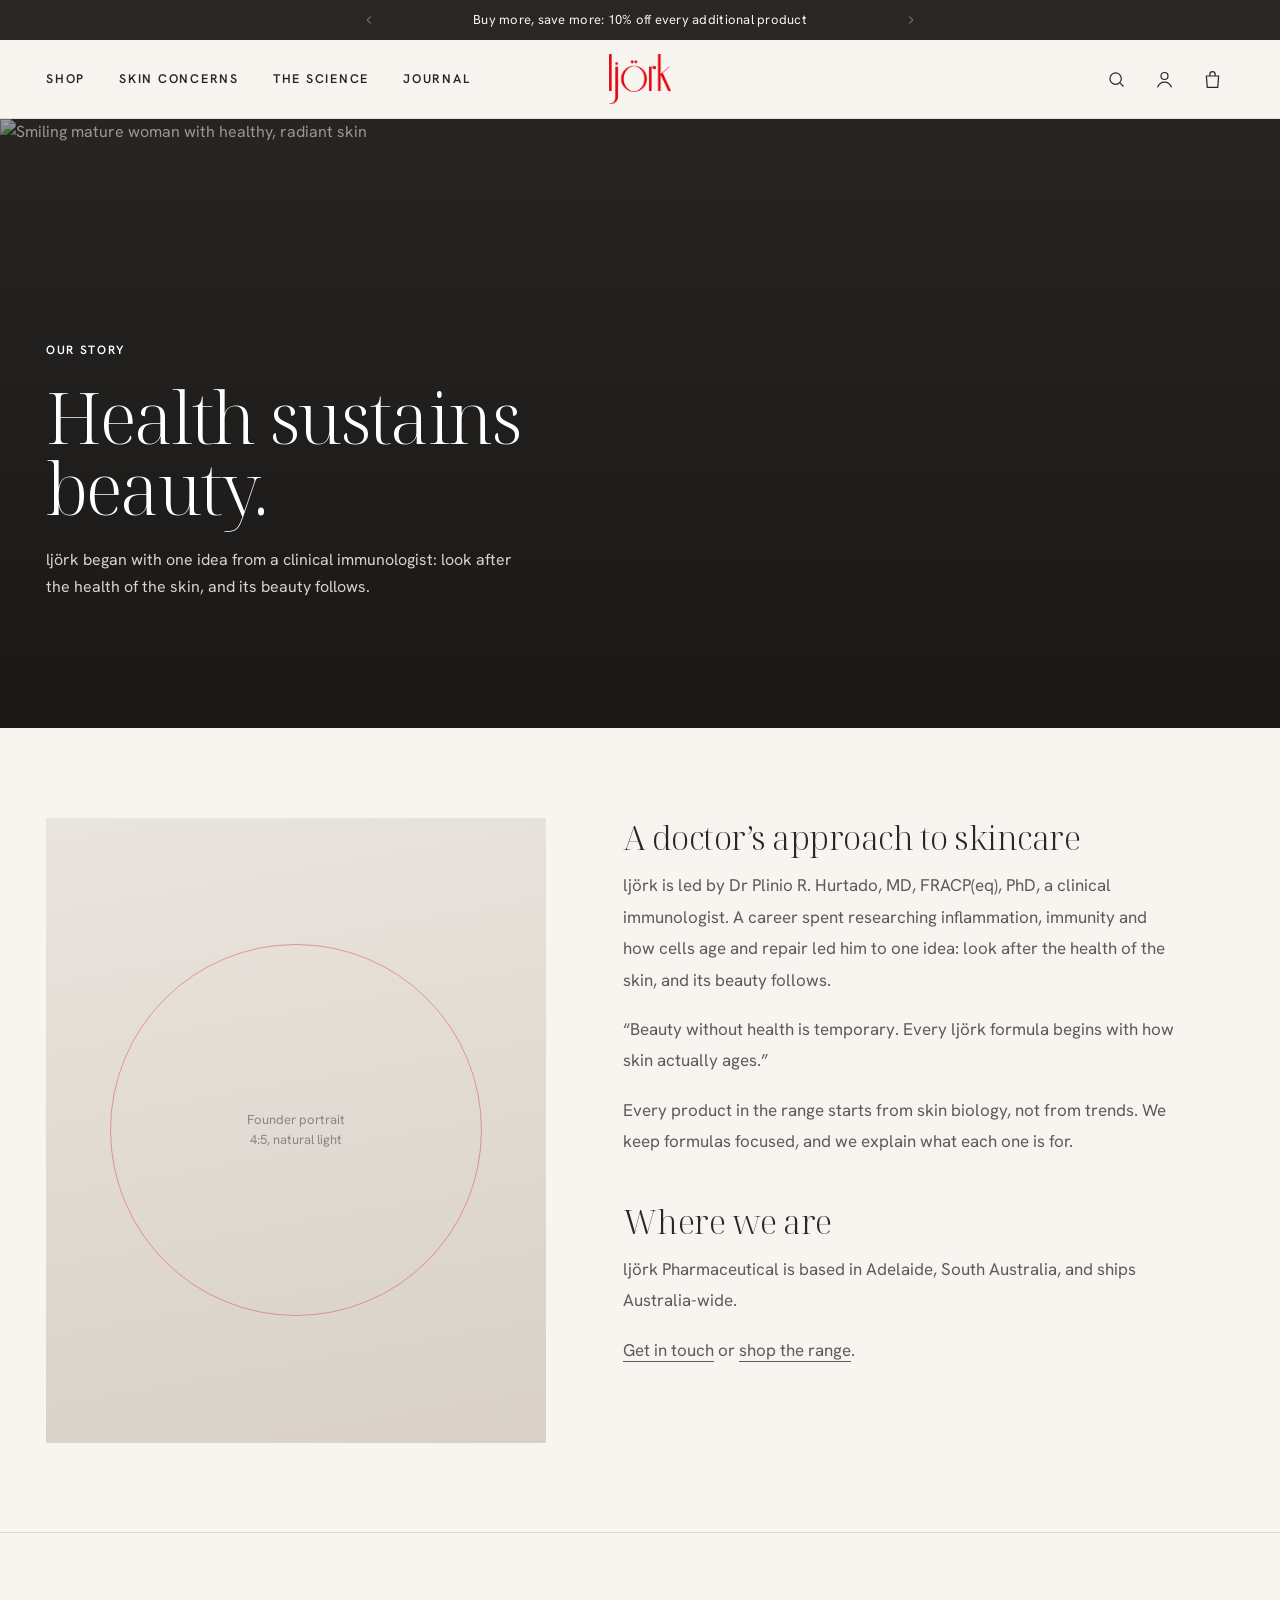
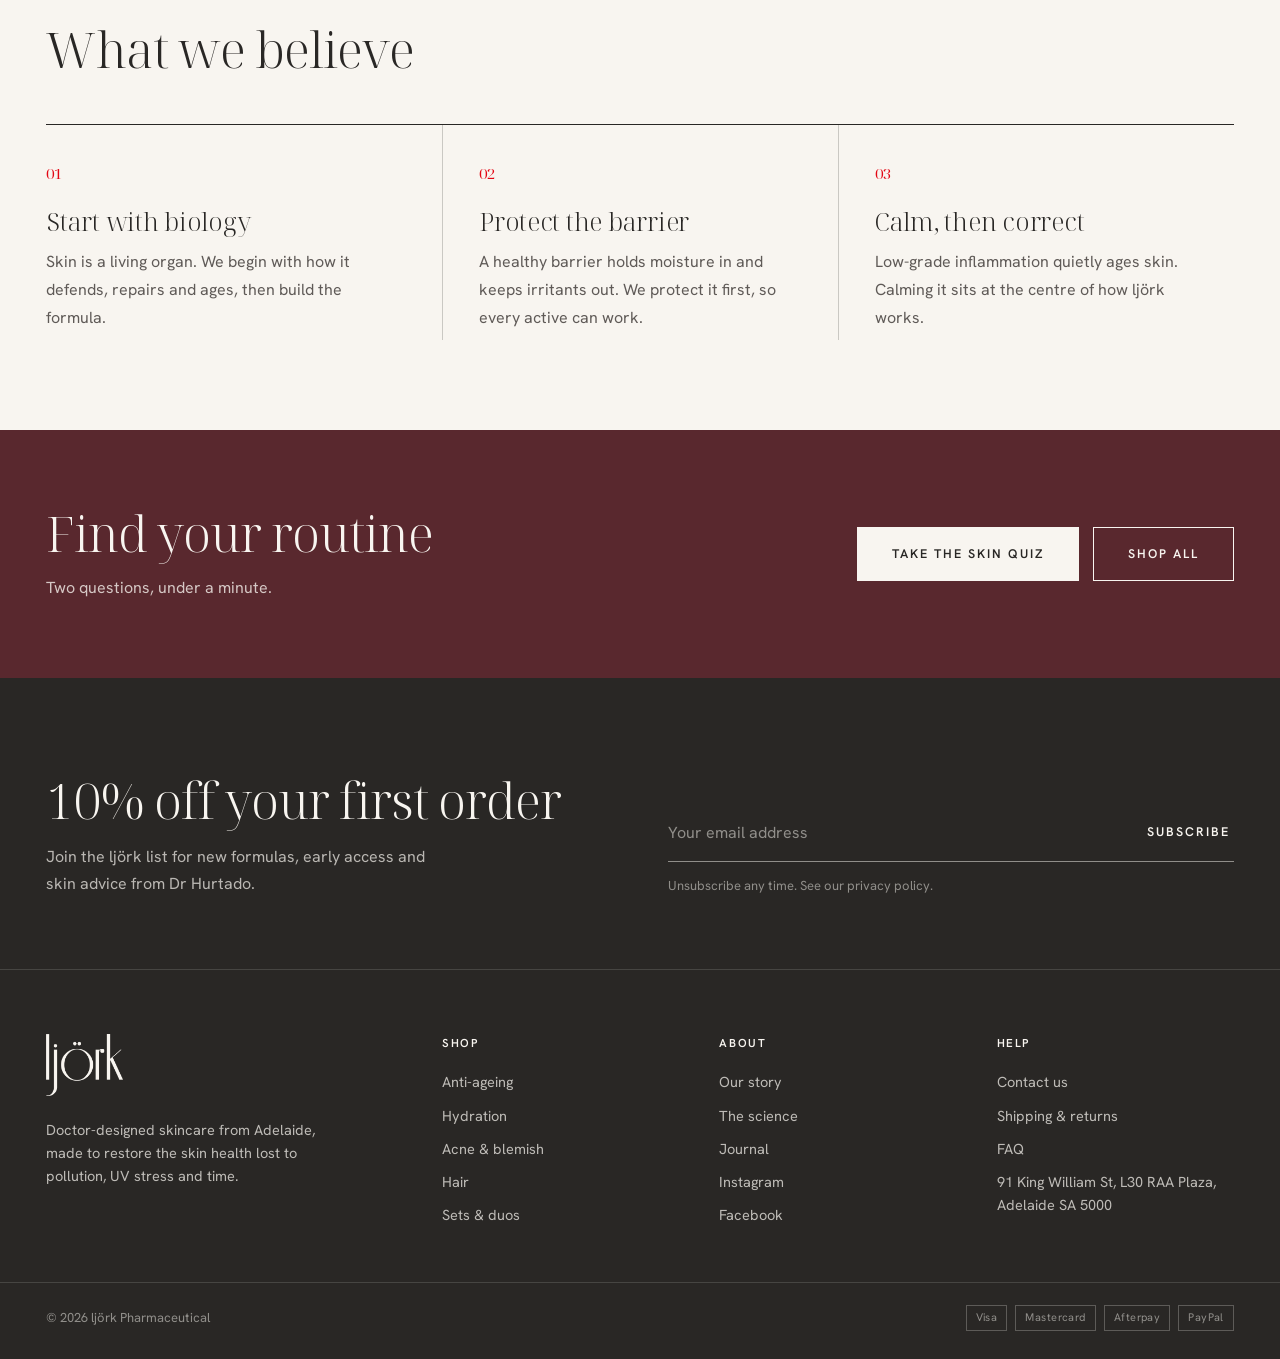
==== about.html @ dbc14c80 "first commit" ====
<!DOCTYPE html>
<html lang="en-AU">
<head>
<meta charset="utf-8">
<meta name="viewport" content="width=device-width, initial-scale=1">
<title>Our story | ljörk</title>
<meta name="description" content="ljörk is doctor-designed skincare, led by clinical immunologist Dr Plinio R. Hurtado.">
<link rel="stylesheet" href="assets/site.css">
<link rel="stylesheet" href="assets/pages.css">
</head>
<body>
<a class="skip" href="#main">Skip to content</a>
<!-- SQS: Announcement Bar (native supports 1 message; rotating = Code Block injection) -->
<div class="ann" role="region" aria-label="Announcements">
  <button aria-label="Previous message" onclick="ann(-1)"><svg width="14" height="14" viewBox="0 0 24 24" fill="none" stroke="currentColor" stroke-width="1.6"><path d="m15 6-6 6 6 6"/></svg></button>
  <div class="ann-msg" id="annMsg">Buy more, save more: 10% off every additional product</div>
  <button aria-label="Next message" onclick="ann(1)"><svg width="14" height="14" viewBox="0 0 24 24" fill="none" stroke="currentColor" stroke-width="1.6"><path d="m9 6 6 6-6 6"/></svg></button>
</div>

<!-- SQS: Header > Layout "Center logo", Navigation left, Cart + Search on, Fixed header style "Scroll back" -->
<header class="hdr" id="hdr">
  <div class="wrap hdr-in">
    <button class="icon-btn burger" aria-label="Open menu" onclick="openM('mnav')"><svg viewBox="0 0 24 24" fill="none" stroke="currentColor" stroke-width="1.4"><path d="M3 7h18M3 12h18M3 17h18"/></svg></button>
    <nav class="nav" aria-label="Primary">
      <div class="has-mega">
        <a href="shop.html" aria-haspopup="true">Shop</a>
        <div class="mega">
          <div class="wrap mega-in">
            <div><h6>Collections</h6><ul><li><a href="shop.html?c=anti-ageing">Anti-ageing</a></li><li><a href="shop.html?c=hydration">Hydration</a></li><li><a href="shop.html?c=acne">Acne &amp; blemish</a></li><li><a href="shop.html?c=hair">Hair</a></li><li><a href="shop.html?c=sets">Sets &amp; duos</a></li></ul></div>
            <div><h6>By concern</h6><ul><li><a href="shop.html?k=lines">Fine lines</a></li><li><a href="shop.html?k=eyes">Dark circles</a></li><li><a href="shop.html?k=dry">Dryness</a></li><li><a href="shop.html?k=breakouts">Breakouts</a></li><li><a href="shop.html?k=marks">Acne marks</a></li></ul></div>
            <div><h6>Bestsellers</h6><ul><li><a href="product.html?p=men">Moisturiser for Men</a></li><li><a href="product.html?p=q10">Q10 Facial Oil</a></li><li><a href="product.html?p=collagel">Collagel</a></li><li><a href="product.html?p=pepteyes">Pepteyes</a></li></ul></div>
            <a class="mega-feat" href="product.html?p=duo"><div class="ph" style="background-image:url('https://images.squarespace-cdn.com/content/v1/5aaa54da7e3c3a3945339df2/59072c00-dde6-478d-a98f-91e84e65182b/Duo+with+shadow.jpg?format=500w')"></div><div><strong>The anti-ageing duo</strong><span>Collagel + Pepteyes<br>A$70.95, save A$79</span></div></a>
          </div>
        </div>
      </div>
      <a href="index.html#concerns">Skin concerns</a>
      <a href="science.html">The science</a>
      <a href="journal.html">Journal</a>
    </nav>
    <a class="logo" href="index.html" aria-label="ljörk home"><img src="[data-uri]" alt="ljörk"></a>
    <div class="util">
      <button class="icon-btn" aria-label="Search" onclick="openM('search')"><svg viewBox="0 0 24 24" fill="none" stroke="currentColor" stroke-width="1.4"><circle cx="11" cy="11" r="6.5"/><path d="m20 20-4.2-4.2"/></svg></button>
      <a class="icon-btn hide-m" href="account.html" aria-label="Account"><svg viewBox="0 0 24 24" fill="none" stroke="currentColor" stroke-width="1.4"><circle cx="12" cy="8" r="4"/><path d="M4 21c1.5-4 4.5-6 8-6s6.5 2 8 6"/></svg></a>
      <button class="icon-btn" aria-label="Open bag" onclick="openCart()"><svg viewBox="0 0 24 24" fill="none" stroke="currentColor" stroke-width="1.4"><path d="M5 8h14l-1 13H6z"/><path d="M9 8V6a3 3 0 0 1 6 0v2"/></svg><span class="bag-n" id="bagN">0</span></button>
    </div>
  </div>
</header>
<main id="main">
<section class="phero img"><img src="https://images.unsplash.com/photo-1790574318908-d14c5e705570?auto=format&fit=crop&w=2000&q=80" alt="Smiling mature woman with healthy, radiant skin" style="object-position:50% 30%"><div class="wrap" style="padding-top:120px;padding-bottom:64px"><p class="cap">Our story</p><h1 class="h1" style="color:#fff">Health sustains beauty.</h1><p class="lede">ljörk began with one idea from a clinical immunologist: look after the health of the skin, and its beauty follows.</p></div></section>
<section class="pad"><div class="wrap two">
  <div class="photo"><div class="portrait" style="height:100%;aspect-ratio:auto"><p>Founder portrait<br>4:5, natural light</p></div></div>
  <div class="prose">
    <h2>A doctor&rsquo;s approach to skincare</h2>
    <p>ljörk is led by Dr Plinio R. Hurtado, MD, FRACP(eq), PhD, a clinical immunologist. A career spent researching inflammation, immunity and how cells age and repair led him to one idea: look after the health of the skin, and its beauty follows.</p>
    <p>&ldquo;Beauty without health is temporary. Every ljörk formula begins with how skin actually ages.&rdquo;</p>
    <p>Every product in the range starts from skin biology, not from trends. We keep formulas focused, and we explain what each one is for.</p>
    <h2>Where we are</h2>
    <p>ljörk Pharmaceutical is based in Adelaide, South Australia, and ships Australia-wide.</p>
    <p><a href="contact.html">Get in touch</a> or <a href="shop.html">shop the range</a>.</p>
  </div>
</div></section>
<section class="pad rule"><div class="wrap">
  <div class="head"><div class="head-l"><h2 class="h2">What we believe</h2></div></div>
  <div class="vals">
    <div class="val"><span class="n">01</span><h3 class="h3">Start with biology</h3><p>Skin is a living organ. We begin with how it defends, repairs and ages, then build the formula.</p></div>
    <div class="val"><span class="n">02</span><h3 class="h3">Protect the barrier</h3><p>A healthy barrier holds moisture in and keeps irritants out. We protect it first, so every active can work.</p></div>
    <div class="val"><span class="n">03</span><h3 class="h3">Calm, then correct</h3><p>Low-grade inflammation quietly ages skin. Calming it sits at the centre of how ljörk works.</p></div>
  </div>
</div></section>
<section class="band"><div class="wrap band-in"><div><h2 class="h2">Find your routine</h2><p class="lede" style="margin-top:14px">Two questions, under a minute.</p></div><div class="ctas"><button class="btn btn-light" onclick="openQuiz()">Take the skin quiz</button><a class="btn btn-ghost" style="color:var(--ivory)" href="shop.html">Shop all</a></div></div></section>
</main>

<section class="join" id="join">
  <div class="wrap join-in">
    <div><h2 class="h2">10% off your first order</h2><p class="lede">Join the ljörk list for new formulas, early access and skin advice from Dr Hurtado.</p></div>
    <div>
      <form id="joinF"><label for="em" class="sr">Email address</label><input id="em" type="email" required placeholder="Your email address"><button type="submit">Subscribe</button></form>
      <p class="fine" id="joinMsg">Unsubscribe any time. See our privacy policy.</p>
    </div>
  </div>
</section>
<footer>
  <div class="wrap foot-in">
    <div class="f-brand"><img src="[data-uri]" alt="ljörk"><p>Doctor-designed skincare from Adelaide, made to restore the skin health lost to pollution, UV stress and time.</p></div>
    <div><h5>Shop</h5><ul><li><a href="shop.html?c=anti-ageing">Anti-ageing</a></li><li><a href="shop.html?c=hydration">Hydration</a></li><li><a href="shop.html?c=acne">Acne &amp; blemish</a></li><li><a href="shop.html?c=hair">Hair</a></li><li><a href="shop.html?c=sets">Sets &amp; duos</a></li></ul></div>
    <div><h5>About</h5><ul><li><a href="about.html">Our story</a></li><li><a href="science.html">The science</a></li><li><a href="journal.html">Journal</a></li><li><a href="#">Instagram</a></li><li><a href="#">Facebook</a></li></ul></div>
    <div><h5>Help</h5><ul><li><a href="contact.html">Contact us</a></li><li><a href="shipping.html">Shipping &amp; returns</a></li><li><a href="faq.html">FAQ</a></li><li>91 King William St, L30 RAA Plaza, Adelaide SA 5000</li></ul></div>
  </div>
</footer>
<div class="base"><div class="wrap base-in"><span>© 2026 ljörk Pharmaceutical</span><div class="cards"><span>Visa</span><span>Mastercard</span><span>Afterpay</span><span>PayPal</span></div></div></div>


<div class="veil" id="veil" onclick="closeAll()"></div>

<div class="search" id="search" onclick="if(event.target===this)closeAll()">
  <div class="search-panel"><div class="wrap">
    <div class="search-row"><svg width="26" height="26" viewBox="0 0 24 24" fill="none" stroke="currentColor" stroke-width="1.3"><circle cx="11" cy="11" r="6.5"/><path d="m20 20-4.2-4.2"/></svg><label for="sq" class="sr">Search</label><input id="sq" placeholder="Search products and articles"><button class="ulink" onclick="closeAll()">Close</button></div>
    <div class="search-res" id="sres" aria-live="polite"></div>
    <div class="search-sugg"><span>Popular</span><a class="chip" href="product.html?p=collagel">Collagel</a><a class="chip" href="product.html?p=pepteyes">Eye cream</a><a class="chip" href="shop.html?k=marks">Acne scars</a><a class="chip" href="shop.html?k=dry">Dry skin</a><a class="chip" href="product.html?p=duo">Duo</a></div>
  </div></div>
</div>

<aside class="cart" id="cart" aria-label="Your bag">
  <div class="cart-h"><h3>Your bag</h3><button class="ulink" onclick="closeAll()">Close</button></div>
  <div class="ship"><span id="shipTxt"></span><div class="ship-bar"><i id="shipBar"></i></div></div>
  <div class="cart-items" id="cartItems"></div>
  <div class="cart-f"><p class="nudge" id="nudge"></p><div class="row"><span>Subtotal</span><span id="sub">A$0.00</span></div><div class="row sv" id="discRow" hidden><span>Additional-item discount (10%)</span><span id="disc">−A$0.00</span></div><div class="row tot"><span>Total</span><strong id="tot">A$0.00</strong></div><small>Taxes included. Shipping calculated at checkout.</small><a class="btn btn-dark" href="checkout.html">Checkout</a></div>
</aside>

<div class="quiz" id="quiz" role="dialog" aria-modal="true" aria-labelledby="qTitle" onclick="if(event.target===this)closeAll()">
  <div class="quiz-box"><button class="quiz-x" aria-label="Close quiz" onclick="closeAll()"><svg width="18" height="18" viewBox="0 0 24 24" fill="none" stroke="currentColor" stroke-width="1.4"><path d="M5 5l14 14M19 5 5 19"/></svg></button><div id="qBody"></div></div>
</div>


<nav class="mnav" id="mnav" aria-label="Mobile">
  <div class="mnav-top"><img src="[data-uri]" alt="ljörk"><button class="ulink" onclick="closeAll()">Close</button></div>
  <a class="big" href="shop.html" onclick="closeAll()">Bestsellers</a>
  <a class="big" href="shop.html?c=anti-ageing" onclick="closeAll()">Anti-ageing</a>
  <a class="big" href="shop.html?c=hydration" onclick="closeAll()">Hydration</a>
  <a class="big" href="shop.html?c=acne" onclick="closeAll()">Acne &amp; blemish</a>
  <a class="big" href="shop.html?c=hair" onclick="closeAll()">Hair</a>
  <a class="big" href="science.html" onclick="closeAll()">The science</a>
  <a class="big" href="journal.html" onclick="closeAll()">Journal</a>
  <div class="sub"><a class="chip" href="account.html">Account</a><a class="chip" href="contact.html">Contact</a><a class="chip" href="shipping.html">Shipping</a></div>
  <button class="btn btn-dark" onclick="closeAll();openQuiz()">Take the skin quiz</button>
</nav>

<script src="assets/shop.js"></script>
</body>
</html>
---- assets/site.css ----
@font-face{font-family:"Noto Serif Display";font-style:normal;font-weight:300;font-display:swap;src:url([data-uri]) format("woff2")}
@font-face{font-family:"Noto Serif Display";font-style:italic;font-weight:300;font-display:swap;src:url([data-uri]) format("woff2")}
@font-face{font-family:"Noto Serif Display";font-style:normal;font-weight:400;font-display:swap;src:url([data-uri]) format("woff2")}
@font-face{font-family:"Hanken Grotesk";font-style:normal;font-weight:400;font-display:swap;src:url([data-uri]) format("woff2")}
@font-face{font-family:"Hanken Grotesk";font-style:normal;font-weight:500;font-display:swap;src:url([data-uri]) format("woff2")}
@font-face{font-family:"Hanken Grotesk";font-style:normal;font-weight:600;font-display:swap;src:url([data-uri]) format("woff2")}

:root{
  --red:#E30613; --red-d:#B8050F; --ivory:#F8F5F0; --white:#FFFFFF; --burgundy:#59282E;
  --sand:#E8D9C9; --bronze:#B58B55; --charcoal:#292725; --mist:#E8EAEB; --sage:#A6B0A2;
  --tile:#EEF0F1; --ink-2:#5F5A57; --ink-3:#8C8682; --line:rgba(41,39,37,.12); --line-2:rgba(41,39,37,.22);
  --serif:"Noto Serif Display", "Didot", Georgia, serif;
  --sans:"Hanken Grotesk", "Helvetica Neue", Arial, sans-serif;
  --wrap:1360px; --g:clamp(20px,3.6vw,52px);
  --ease:cubic-bezier(.2,.7,.2,1);
}
*{box-sizing:border-box;margin:0;padding:0}
html{scroll-behavior:smooth}
body{background:var(--ivory);color:var(--charcoal);font-family:var(--sans);font-size:16px;line-height:1.6;-webkit-font-smoothing:antialiased}
body.lock{overflow:hidden}
img,svg{display:block;max-width:100%}
a{color:inherit;text-decoration:none}
button,input{font:inherit;color:inherit}
button{background:none;border:0;cursor:pointer}
:focus-visible{outline:1.5px solid var(--red);outline-offset:3px}
.wrap{max-width:var(--wrap);margin:0 auto;padding:0 var(--g)}
.sr{position:absolute;width:1px;height:1px;overflow:hidden;clip:rect(0 0 0 0)}

/* ---------- Type ---------- */
.h1{font-family:var(--serif);font-weight:300;font-size:clamp(48px,6.2vw,96px);line-height:1;letter-spacing:-.025em}
.h2{font-family:var(--serif);font-weight:300;font-size:clamp(34px,3.9vw,58px);line-height:1.06;letter-spacing:-.02em}
.h3{font-family:var(--serif);font-weight:300;font-size:clamp(24px,2vw,30px);line-height:1.15;letter-spacing:-.01em}
.it{font-style:italic}
.lede{font-size:clamp(16px,1.2vw,18px);line-height:1.7;color:var(--ink-2);max-width:44ch}
.cap{font-size:12px;font-weight:600;letter-spacing:.14em;text-transform:uppercase}

/* ---------- Buttons (square, tracked: Auteur / Estée language) ---------- */
.btn{display:inline-flex;align-items:center;justify-content:center;gap:12px;height:54px;padding:0 34px;font-size:12.5px;font-weight:600;letter-spacing:.16em;text-transform:uppercase;transition:background .3s,color .3s,border-color .3s;white-space:nowrap}
.btn-dark{background:var(--charcoal);color:var(--ivory)}
.btn-dark:hover{background:var(--red)}
.btn-red{background:var(--red);color:#fff}
.btn-red:hover{background:var(--red-d)}
.btn-ghost{border:1px solid currentColor}
.btn-ghost:hover{background:var(--charcoal);color:var(--ivory);border-color:var(--charcoal)}
.btn-light{border:1px solid rgba(248,245,240,.6);color:var(--ivory)}
.btn-light:hover{background:var(--ivory);color:var(--charcoal)}
.ulink{font-size:12.5px;font-weight:600;letter-spacing:.14em;text-transform:uppercase;padding-bottom:4px;background:linear-gradient(currentColor,currentColor) 0 100%/100% 1px no-repeat;transition:background-size .4s var(--ease)}
.ulink:hover{background-size:0 1px;background-position:100% 100%}

/* ---------- Announcement ---------- */
.ann{background:var(--charcoal);color:var(--ivory);height:40px;display:flex;align-items:center;justify-content:center;gap:28px;font-size:13px;letter-spacing:.02em}
.ann button{opacity:.6;padding:6px}
.ann button:hover{opacity:1}
.ann-msg{min-width:min(460px,70vw);text-align:center;transition:opacity .35s}
.ann-msg a{border-bottom:1px solid rgba(248,245,240,.5)}

/* ---------- Header ---------- */
.hdr{position:sticky;top:0;z-index:60;background:var(--ivory);border-bottom:1px solid var(--line);transition:transform .45s var(--ease)}
.hdr.hide{transform:translateY(-100%)}
.hdr-in{display:grid;grid-template-columns:1fr auto 1fr;align-items:center;height:78px}
.nav{display:flex;gap:34px;height:100%;align-items:stretch}
.nav > a,.nav > .has-mega > a{display:flex;align-items:center;font-size:12.5px;font-weight:600;letter-spacing:.14em;text-transform:uppercase;position:relative}
.nav > a::after,.has-mega > a::after{content:"";position:absolute;left:0;right:0;bottom:-1px;height:1.5px;background:var(--red);transform:scaleX(0);transition:transform .35s var(--ease)}
.nav > a:hover::after,.has-mega:hover > a::after,.has-mega:focus-within > a::after{transform:scaleX(1)}
.has-mega{display:flex}
.logo img{height:50px;width:auto}
.util{display:flex;justify-content:flex-end;align-items:center;gap:6px}
.icon-btn{width:42px;height:42px;display:grid;place-items:center;position:relative}
.icon-btn svg{width:21px;height:21px}
.bag-n{position:absolute;top:4px;right:2px;min-width:17px;height:17px;padding:0 4px;border-radius:9px;background:var(--red);color:#fff;font-size:10.5px;font-weight:600;display:grid;place-items:center;transform:scale(0);transition:transform .35s cubic-bezier(.3,1.6,.5,1)}
.bag-n.on{transform:scale(1)}
.burger{display:none}

/* Mega menu (Squarespace: build as a Code Block header injection, or use a mega-menu plugin) */
.mega{position:absolute;left:0;right:0;top:100%;background:var(--ivory);border-top:1px solid var(--line);border-bottom:1px solid var(--line);opacity:0;visibility:hidden;transform:translateY(-6px);transition:opacity .3s,transform .3s var(--ease),visibility 0s .3s;box-shadow:0 30px 40px -30px rgba(41,39,37,.25)}
.has-mega:hover .mega,.has-mega:focus-within .mega{opacity:1;visibility:visible;transform:none;transition:opacity .3s,transform .3s var(--ease)}
.mega-in{display:grid;grid-template-columns:1fr 1fr 1fr 1.25fr;gap:48px;padding-top:44px;padding-bottom:52px}
.mega h6{font-size:11.5px;font-weight:600;letter-spacing:.14em;text-transform:uppercase;color:var(--ink-3);margin-bottom:18px}
.mega ul{list-style:none;display:grid;gap:10px}
.mega li a{font-family:var(--serif);font-weight:300;font-size:21px;line-height:1.25}
.mega li a:hover{color:var(--red)}
.mega-feat{display:grid;grid-template-columns:150px 1fr;gap:20px;align-items:center;background:var(--white);padding:16px}
.mega-feat .ph{aspect-ratio:1;background:var(--tile) center/cover no-repeat}
.mega-feat strong{display:block;font-family:var(--serif);font-weight:300;font-size:22px;line-height:1.2;margin-bottom:6px}
.mega-feat span{font-size:14px;color:var(--ink-2)}

/* Search overlay */
.search{position:fixed;inset:0;z-index:90;background:rgba(41,39,37,.35);opacity:0;visibility:hidden;transition:opacity .3s,visibility 0s .3s}
.search.open{opacity:1;visibility:visible;transition:opacity .3s}
.search-panel{background:var(--ivory);padding:36px 0 44px;transform:translateY(-20px);transition:transform .4s var(--ease)}
.search.open .search-panel{transform:none}
.search-row{display:flex;align-items:center;gap:20px;border-bottom:1px solid var(--charcoal);padding-bottom:12px}
.search-row input{flex:1;border:0;background:none;font-family:var(--serif);font-weight:300;font-size:clamp(28px,3vw,42px);outline:none}
.search-sugg{display:flex;flex-wrap:wrap;gap:10px;margin-top:24px;align-items:center}
.search-sugg span{font-size:13px;color:var(--ink-3);margin-right:6px}
.chip{border:1px solid var(--line-2);padding:8px 16px;font-size:14px}
.chip:hover{border-color:var(--charcoal)}

/* ---------- Hero ---------- */
.hero{display:grid;grid-template-columns:44% 56%;min-height:min(calc(100vh - 118px),860px)}
.hero-copy{display:flex;flex-direction:column;justify-content:center;padding:72px clamp(28px,5vw,88px) 72px max(var(--g),calc((100vw - var(--wrap))/2 + var(--g)))}
.hero-copy .cap{color:var(--red);margin-bottom:28px}
.hero-copy .h1{margin-bottom:28px}
.hero-copy .lede{margin-bottom:44px}
.ctas{display:flex;flex-wrap:wrap;gap:14px;align-items:center}
.scene{position:relative;overflow:hidden;background:#D8D2CB}
.ph{display:block;width:100%;height:100%;object-fit:cover}
.scene .ph{position:absolute;inset:0;object-position:45% 30%;animation:settle 2.4s var(--ease) both}
@keyframes settle{from{transform:scale(1.06);opacity:.4}to{transform:none;opacity:1}}
.scene-tag .th{width:56px;height:56px;flex:none;background:#F2EEEA url("https://images.squarespace-cdn.com/content/v1/5aaa54da7e3c3a3945339df2/59072c00-dde6-478d-a98f-91e84e65182b/Duo+with+shadow.jpg?format=300w") center/cover}
.scene-tag .go{font-size:11.5px;font-weight:600;letter-spacing:.14em;text-transform:uppercase;border-bottom:1px solid;margin-left:8px}
.scene .light{position:absolute;inset:-20%;background:repeating-linear-gradient(118deg,transparent 0 120px,rgba(120,86,60,.10) 120px 150px,transparent 150px 230px);filter:blur(22px);transform:translateX(6%)}
.scene .ring{position:absolute;left:50%;top:47%;width:min(78%,560px);aspect-ratio:1;transform:translate(-50%,-50%)}
.scene .ring circle.o{fill:none;stroke:var(--red);stroke-width:1.1;stroke-dasharray:1260;stroke-dashoffset:1260;animation:draw 2s .3s cubic-bezier(.65,0,.35,1) forwards}
.scene .ring circle.d{fill:var(--red);opacity:0;transform-box:fill-box;transform-origin:center;animation:pop .6s 1.9s cubic-bezier(.3,1.6,.5,1) forwards}
.scene .ring circle.d2{animation-delay:2.05s}
.plinth{position:absolute;left:50%;bottom:0;transform:translateX(-50%);width:min(70%,520px);height:24%;background:linear-gradient(90deg,#D3C3B0 0%,#F1E9DF 38%,#E9DED1 62%,#CDBCA8 100%)}
.plinth::before{content:"";position:absolute;left:0;right:0;top:-26px;height:52px;border-radius:50%;background:radial-gradient(ellipse at 45% 40%,#FBF7F2,#EADFD2 70%)}
.hero-pk{position:absolute;left:50%;bottom:calc(24% + 2px);transform:translateX(-50%);display:flex;align-items:flex-end;gap:4px;height:52%;opacity:0;animation:rise 1.1s .9s var(--ease) forwards}
.hero-pk .pk{height:100%;aspect-ratio:200/340}
.hero-pk .pk.sm{height:74%;margin-left:-7%}
.scene-tag{position:absolute;left:28px;bottom:28px;background:rgba(255,255,255,.9);backdrop-filter:blur(6px);font-size:13px;line-height:1.45;display:flex;flex-direction:column;opacity:0;animation:rise .8s 2.2s var(--ease) forwards}
.scene-tag a{display:flex;gap:14px;align-items:center;padding:12px 18px;margin-left:0;border-bottom:0;font-size:13px;font-weight:400;letter-spacing:0;text-transform:none}
.scene-tag a + a{border-top:1px solid var(--line)}
.scene-tag a:hover strong{color:var(--red)}
.scene-tag .th-men{background:#59282E}
.scene-tag .th-q10{background:#B58B55}
.vid-toggle{position:absolute;right:20px;bottom:20px;width:44px;height:44px;border-radius:50%;background:rgba(255,255,255,.88);backdrop-filter:blur(6px);display:grid;place-items:center;color:var(--charcoal);z-index:2;transition:background .2s}
.vid-toggle:hover{background:#fff}
.vid-toggle[hidden]{display:none}
.vid-toggle svg{width:16px;height:16px;grid-area:1/1}
.vid-toggle .i-play{display:none}
.vid-toggle[aria-pressed="true"] .i-pause{display:none}
.vid-toggle[aria-pressed="true"] .i-play{display:block}
.scene-tag strong{display:block;font-family:var(--serif);font-weight:400;font-size:16px}
@keyframes draw{to{stroke-dashoffset:0}}
@keyframes pop{from{opacity:0;transform:scale(.2)}to{opacity:1;transform:scale(1)}}
@keyframes rise{from{opacity:0;transform:translate(var(--tx,0),18px)}to{opacity:1;transform:translate(var(--tx,0),0)}}
.hero-pk{--tx:-50%}

/* ---------- Service bar ---------- */
.svc{background:var(--white);border-bottom:1px solid var(--line)}
.svc-in{display:grid;grid-template-columns:repeat(4,1fr)}
.svc-item{display:flex;align-items:center;gap:14px;padding:22px 0;font-size:14px;line-height:1.4}
.svc-item + .svc-item{padding-left:28px;border-left:1px solid var(--line)}
.svc-item svg{width:26px;height:26px;flex:none;stroke:var(--charcoal)}
.svc-item b{font-weight:600;display:block}
.svc-item span{color:var(--ink-2)}

/* ---------- Sections ---------- */
.sec{padding:clamp(80px,9vw,136px) 0}
.head{display:flex;justify-content:space-between;align-items:flex-end;gap:32px;margin-bottom:48px}
.head-l{max-width:640px}
.head-l .lede{margin-top:16px}
.arrows{display:flex;gap:8px;align-items:center}
.arrow{width:48px;height:48px;border:1px solid var(--line-2);display:grid;place-items:center;transition:border-color .2s,background .2s}
.arrow:hover{border-color:var(--charcoal)}
.arrow:disabled{opacity:.3;cursor:default}
.arrow svg{width:18px;height:18px}

/* ---------- Product carousel & cards ---------- */
.rail{display:grid;grid-auto-flow:column;grid-auto-columns:calc((100% - 3*20px)/4);gap:20px;overflow-x:auto;scroll-snap-type:x mandatory;scrollbar-width:none;scroll-behavior:smooth}
.rail::-webkit-scrollbar{display:none}
.card{scroll-snap-align:start;display:flex;flex-direction:column}
.card-img{position:relative;aspect-ratio:4/5;background:var(--tile);display:grid;place-items:center;overflow:hidden}
.card-img .pk{position:absolute;inset:14% 10% 7%;transition:transform .8s var(--ease)}
.card:hover .card-img .pk{transform:scale(1.04)}
.badge{position:absolute;top:16px;left:16px;font-size:11px;font-weight:600;letter-spacing:.14em;text-transform:uppercase}
.badge.red{color:var(--red)}
.qa{position:absolute;left:12px;right:12px;bottom:12px;height:48px;background:var(--charcoal);color:var(--ivory);font-size:12px;font-weight:600;letter-spacing:.14em;text-transform:uppercase;transform:translateY(calc(100% + 14px));transition:transform .45s var(--ease),background .25s}
.qa:hover{background:var(--red)}
.card:hover .qa,.qa:focus-visible{transform:none}
.qa[disabled]{background:var(--white);color:var(--ink-3);cursor:default}
.card-b{padding:20px 2px 0;display:grid;gap:4px}
.card-top{display:flex;justify-content:space-between;gap:16px;align-items:baseline}
.card-name{font-family:var(--serif);font-weight:400;font-size:21px;line-height:1.2}
.card-name:hover{color:var(--red)}
.price{font-size:15px;font-weight:500;white-space:nowrap}
.price s{display:block;text-align:right;color:var(--ink-3);font-weight:400;font-size:13px}
.card-d{font-size:14px;color:var(--ink-2);line-height:1.5;max-width:34ch}
.card-m{font-size:12.5px;color:var(--ink-3);margin-top:4px}
.progress{height:1px;background:var(--line);margin-top:40px;position:relative}
.progress i{position:absolute;left:0;top:-1px;height:3px;background:var(--charcoal);transition:left .4s var(--ease),width .4s}

/* ---------- Collections split (Auteur) ---------- */
.split{display:grid;grid-template-columns:1fr 1fr}
.panel{position:relative;min-height:640px;display:flex;flex-direction:column;justify-content:flex-end;padding:56px clamp(28px,4vw,64px);overflow:hidden}
.panel .pk-row{position:absolute;inset:0 0 auto 0;height:52%;display:flex;align-items:flex-end;justify-content:center;gap:10px;padding-top:56px}
.panel .pk-row .pk{height:78%;aspect-ratio:200/340;transition:transform .9s var(--ease)}
.panel .pk-row .pk.sm{height:58%}
.panel:hover .pk-row .pk{transform:translateY(-8px)}
.panel{color:var(--ivory)!important;background:#3a3532}
.panel .ph{position:absolute;inset:0;transition:transform 1.4s var(--ease)}
.panel:hover .ph{transform:scale(1.035)}
.panel::after{content:"";position:absolute;inset:0;background:linear-gradient(180deg,rgba(25,20,18,0) 30%,rgba(25,20,18,.7) 100%)}
.panel > :not(.ph){position:relative;z-index:1}
.panel p{color:rgba(248,245,240,.85)!important}
.panel .h2{margin-bottom:14px}
.panel p{max-width:40ch;margin-bottom:30px;font-size:16px}
.p-dark{background:var(--charcoal);color:var(--ivory)}
.p-dark p{color:rgba(248,245,240,.75)}
.p-light{background:#DCE1D8;color:var(--charcoal)}
.p-light p{color:var(--ink-2)}

/* ---------- Concern grid (Typology text tiles) ---------- */
.concern-grid{display:grid;grid-template-columns:repeat(6,1fr);border-top:1px solid var(--line-2);border-left:1px solid var(--line-2)}
.concern-grid a{border-right:1px solid var(--line-2);border-bottom:1px solid var(--line-2);padding:26px 22px 22px;min-height:168px;display:flex;flex-direction:column;justify-content:space-between;transition:background .3s}
.concern-grid a:hover{background:var(--white)}
.concern-grid strong{font-family:var(--serif);font-weight:300;font-size:23px;line-height:1.15}
.concern-grid span{font-size:13px;color:var(--ink-3);display:flex;justify-content:space-between;align-items:center}
.concern-grid svg{width:16px;height:16px;transition:transform .3s var(--ease)}
.concern-grid a:hover svg{transform:translateX(4px);stroke:var(--red)}

/* ---------- Quiz banner ---------- */
.quizb{background:var(--burgundy);color:var(--ivory)}
.quizb{display:grid;grid-template-columns:1fr 1fr}
.quizb-img{min-height:560px;position:relative}
.quizb-img img{position:absolute;inset:0;width:100%;height:100%;object-fit:cover;object-position:50% 30%}
.quizb-txt{display:flex;flex-direction:column;justify-content:center;align-items:flex-start;padding:64px clamp(28px,6vw,110px)}
.quizb-txt .lede{margin-bottom:36px}
.quizb .lede{color:rgba(248,245,240,.75);margin-top:14px}
.quizb-r{display:flex;justify-content:flex-end;gap:14px;flex-wrap:wrap}

/* ---------- Spotlight ---------- */
.spot-in{display:grid;grid-template-columns:1.05fr 1fr;gap:clamp(40px,6vw,100px);align-items:center}
.spot-vis{position:relative;aspect-ratio:1/1.05;background:linear-gradient(180deg,#EEF0F1,#E2E5E7);display:grid;place-items:center;overflow:hidden}
.spot-vis .pk{position:absolute;inset:12% 40% 9% 4%}
.spot-vis .inset{position:absolute;right:7%;bottom:9%;width:40%;margin:0}
.spot-vis .inset img{width:100%;aspect-ratio:3/4;object-fit:cover;background:#d9d2cb}
.spot-vis .inset figcaption{font-size:12.5px;color:var(--ink-2);margin-top:10px}
.spot-vis .light{position:absolute;inset:-20%;background:repeating-linear-gradient(118deg,transparent 0 140px,rgba(60,70,80,.07) 140px 175px,transparent 175px 260px);filter:blur(20px)}
.spot .cap{color:var(--red);margin-bottom:20px}
.spot .h2{margin-bottom:18px}
.spot .buy{display:flex;align-items:center;gap:20px;margin:32px 0 36px;flex-wrap:wrap}
.spot .buy .pr{font-family:var(--serif);font-weight:300;font-size:34px}
.spot .buy .pr s{font-family:var(--sans);font-size:15px;color:var(--ink-3);margin-left:8px}
.spot .buy .sz{font-size:13px;color:var(--ink-3)}
.acc{border-top:1px solid var(--line-2)}
.acc details{border-bottom:1px solid var(--line-2)}
.acc summary{list-style:none;cursor:pointer;display:flex;justify-content:space-between;align-items:center;padding:20px 0;font-size:12.5px;font-weight:600;letter-spacing:.14em;text-transform:uppercase}
.acc summary::-webkit-details-marker{display:none}
.acc summary i{width:12px;height:12px;position:relative}
.acc summary i::before,.acc summary i::after{content:"";position:absolute;left:0;right:0;top:50%;height:1px;background:currentColor;transition:transform .3s}
.acc summary i::after{transform:rotate(90deg)}
.acc details[open] summary i::after{transform:rotate(0)}
.acc .body{padding:0 0 24px;color:var(--ink-2);font-size:15px;max-width:52ch}
.acc .body ul{padding-left:18px;display:grid;gap:4px}

/* ---------- Founder ---------- */
.founder{background:var(--white)}
.founder-in{display:grid;grid-template-columns:.85fr 1.15fr;gap:clamp(40px,7vw,120px);align-items:center}
.portrait{aspect-ratio:4/5;background:linear-gradient(170deg,#E9E4DE,#D9D1C7);display:grid;place-items:center;position:relative;overflow:hidden}
.portrait p{font-size:13px;color:var(--ink-3);text-align:center;line-height:1.6;position:relative}
.portrait::after{content:"";position:absolute;width:74%;aspect-ratio:1;border:1px solid rgba(227,6,19,.35);border-radius:50%}
.founder blockquote{font-family:var(--serif);font-weight:300;font-size:clamp(32px,3.5vw,52px);line-height:1.1;letter-spacing:-.015em;margin:0 0 32px}
.founder .who{display:flex;gap:20px;align-items:center;padding:26px 0;border-top:1px solid var(--line);border-bottom:1px solid var(--line);margin-bottom:32px}
.founder .who strong{font-family:var(--serif);font-weight:400;font-size:21px;display:block}
.founder .who span{font-size:14px;color:var(--ink-2)}
.founder .bio{color:var(--ink-2);max-width:54ch;margin-bottom:36px}

/* ---------- Science (Auteur columns) ---------- */
.sci-img{aspect-ratio:21/8;overflow:hidden;background:#E3E4EC;margin-bottom:0}
.sci-img img{width:100%;height:100%;object-fit:cover}
.pillars{display:grid;grid-template-columns:repeat(3,1fr);border-top:1px solid var(--charcoal);margin-top:48px}
.pillar{padding:40px 40px 8px 0}
.pillar + .pillar{padding-left:40px;border-left:1px solid var(--line-2)}
.pillar svg{width:48px;height:48px;margin-bottom:56px}
.pillar .h3{margin-bottom:14px}
.pillar p{color:var(--ink-2);max-width:34ch}

/* ---------- Ritual ---------- */
.ritual{background:var(--white)}
.tabs{display:inline-flex;gap:28px;border-bottom:1px solid var(--line-2)}
.tabs button{padding:0 0 12px;font-size:12.5px;font-weight:600;letter-spacing:.14em;text-transform:uppercase;color:var(--ink-3);position:relative}
.tabs button[aria-selected="true"]{color:var(--charcoal)}
.tabs button[aria-selected="true"]::after{content:"";position:absolute;left:0;right:0;bottom:-1px;height:2px;background:var(--red)}
.steps{display:grid;grid-template-columns:repeat(4,1fr);gap:20px}
.steps[hidden]{display:none}
.step-img{aspect-ratio:1;position:relative;margin-bottom:22px;background:var(--tile)}
.step-img .pk{position:absolute;inset:14% 10% 10%}
.step .n{font-family:var(--serif);font-style:italic;font-weight:300;font-size:16px;color:var(--red)}
.step h4{font-family:var(--serif);font-weight:400;font-size:22px;margin:2px 0 6px}
.step p{font-size:14px;color:var(--ink-2);max-width:30ch;margin-bottom:14px}
.ritual-cta{display:flex;justify-content:space-between;align-items:center;gap:24px;margin-top:56px;padding-top:32px;border-top:1px solid var(--line)}
.ritual-cta p{font-family:var(--serif);font-weight:300;font-size:24px}

/* ---------- Duo ---------- */
.duo{background:var(--sand)}
.duo-in{display:grid;grid-template-columns:1fr 1fr;gap:clamp(40px,6vw,100px);align-items:center}
.duo-photo{position:relative;aspect-ratio:1;background:#F2EEEA url("https://images.squarespace-cdn.com/content/v1/5aaa54da7e3c3a3945339df2/59072c00-dde6-478d-a98f-91e84e65182b/Duo+with+shadow.jpg?format=1000w") center/cover no-repeat}
.duo-photo .note{position:absolute;left:16px;bottom:16px;background:rgba(255,255,255,.85);font-size:11.5px;padding:6px 10px;color:var(--ink-2)}
.save{position:absolute;top:24px;right:24px;width:112px;height:112px;border-radius:50%;background:var(--red);color:#fff;display:grid;place-items:center;text-align:center;font-size:11px;font-weight:600;letter-spacing:.12em;text-transform:uppercase;line-height:1.3}
.save strong{display:block;font-family:var(--serif);font-weight:300;font-size:30px;letter-spacing:0;text-transform:none}
.duo .cap{color:var(--red);margin-bottom:20px}
.duo ul{list-style:none;margin:32px 0 28px;border-top:1px solid rgba(41,39,37,.22)}
.duo li{display:flex;justify-content:space-between;gap:16px;padding:16px 0;border-bottom:1px solid rgba(41,39,37,.22);font-size:15px}
.duo li span:last-child{color:var(--ink-2)}
.duo .tot{display:flex;align-items:baseline;gap:14px;margin-bottom:28px}
.duo .tot strong{font-family:var(--serif);font-weight:300;font-size:46px;line-height:1}
.duo .tot s{color:var(--ink-2)}
.duo .pay{font-size:13px;color:var(--ink-2);margin-top:16px}

/* ---------- Review ---------- */
.review{text-align:center}
.review .wrap{max-width:980px}
.stars{display:flex;justify-content:center;gap:5px;margin-bottom:30px}
.stars svg{width:16px;height:16px;fill:var(--charcoal)}
.review blockquote{font-family:var(--serif);font-weight:300;font-size:clamp(26px,2.9vw,40px);line-height:1.22;margin-bottom:26px}
.review cite{font-style:normal;font-size:12.5px;font-weight:600;letter-spacing:.14em;text-transform:uppercase}
.ph-note{display:inline-block;margin-top:22px;font-size:12px;padding:5px 12px;border:1px dashed var(--bronze);color:#8A6A40}

/* ---------- Journal ---------- */
.journal{display:grid;grid-template-columns:1.4fr 1fr 1fr;gap:20px}
.post-img{aspect-ratio:4/3;margin-bottom:20px;position:relative;overflow:hidden}
.post:first-child .post-img{aspect-ratio:4/3.1}
.post-img{background:#DDD7D0}
.post-img img{position:absolute;inset:0;width:100%;height:100%;object-fit:cover;transition:transform 1.2s var(--ease)}
.post:hover .post-img img{transform:scale(1.04)}
.post .meta{font-size:12.5px;color:var(--ink-3);margin-bottom:8px}
.post h3{font-family:var(--serif);font-weight:300;font-size:26px;line-height:1.18;margin-bottom:8px}
.post:hover h3{color:var(--red)}
.post p{font-size:15px;color:var(--ink-2)}

/* ---------- Newsletter / footer ---------- */
.join{background:var(--charcoal);color:var(--ivory)}
.join-in{display:grid;grid-template-columns:1fr 1fr;gap:56px;align-items:end;padding-top:96px;padding-bottom:72px;border-bottom:1px solid rgba(248,245,240,.14)}
.join .lede{color:rgba(248,245,240,.7);margin-top:16px}
.join form{display:flex;border-bottom:1px solid rgba(248,245,240,.5)}
.join input{flex:1;height:58px;border:0;background:transparent;color:var(--ivory);font-size:16px;outline:none}
.join input::placeholder{color:rgba(248,245,240,.5)}
.join form button{font-size:12.5px;font-weight:600;letter-spacing:.16em;text-transform:uppercase;padding:0 4px}
.join form button:hover{color:var(--sand)}
.join .fine{font-size:13px;color:rgba(248,245,240,.5);margin-top:14px;min-height:20px}
footer{background:var(--charcoal);color:rgba(248,245,240,.72);font-size:14.5px}
.foot-in{display:grid;grid-template-columns:1.5fr repeat(3,1fr);gap:40px;padding-top:64px;padding-bottom:56px}
footer h5{font-size:11.5px;font-weight:600;letter-spacing:.14em;text-transform:uppercase;color:var(--ivory);margin-bottom:18px}
footer ul{list-style:none;display:grid;gap:10px}
footer a:hover{color:var(--ivory)}
.f-brand img{height:62px;margin-bottom:22px}
.f-brand p{max-width:34ch}
.base{background:var(--charcoal);color:rgba(248,245,240,.5);font-size:13px}
.base-in{display:flex;justify-content:space-between;gap:20px;flex-wrap:wrap;align-items:center;padding-top:22px;padding-bottom:28px;border-top:1px solid rgba(248,245,240,.14)}
.cards{display:flex;gap:8px}
.cards span{border:1px solid rgba(248,245,240,.25);padding:3px 9px;font-size:11px;letter-spacing:.04em}

/* ---------- Drawers & modal ---------- */
.veil{position:fixed;inset:0;z-index:95;background:rgba(41,39,37,.4);opacity:0;visibility:hidden;transition:opacity .4s,visibility 0s .4s}
.veil.on{opacity:1;visibility:visible;transition:opacity .4s}
.cart{position:fixed;top:0;right:0;bottom:0;z-index:100;width:min(440px,100%);background:var(--ivory);transform:translateX(100%);transition:transform .5s var(--ease);display:flex;flex-direction:column}
.cart.open{transform:none}
.cart-h{display:flex;justify-content:space-between;align-items:center;padding:22px 28px;border-bottom:1px solid var(--line)}
.cart-h h3{font-family:var(--serif);font-weight:300;font-size:26px}
.ship{padding:18px 28px;border-bottom:1px solid var(--line);font-size:14px}
.ship-bar{height:3px;background:var(--line);margin-top:10px}
.ship-bar i{display:block;height:100%;background:var(--red);transition:width .6s var(--ease)}
.cart-items{flex:1;overflow:auto;padding:8px 28px}
.ci{display:grid;grid-template-columns:84px 1fr auto;gap:16px;padding:18px 0;border-bottom:1px solid var(--line);align-items:center}
.ci .th{aspect-ratio:1;background:var(--tile);position:relative}
.ci .th .pk{position:absolute;inset:8%}
.ci strong{font-family:var(--serif);font-weight:400;font-size:18px;display:block}
.ci .q{display:inline-flex;align-items:center;border:1px solid var(--line-2);margin-top:8px}
.ci .q button{width:30px;height:30px}
.ci .q span{min-width:24px;text-align:center;font-size:14px}
.ci .rm{font-size:12px;color:var(--ink-3);text-decoration:underline;display:block;margin-top:8px;text-align:right}
.empty{padding:48px 0;text-align:center;color:var(--ink-2)}
.empty p{margin-bottom:20px}
.cart-f{padding:22px 28px 28px;border-top:1px solid var(--line);background:var(--white)}
.cart-f .row{display:flex;justify-content:space-between;margin-bottom:6px;font-size:15px}
.cart-f .row strong{font-size:18px;font-weight:600}
.cart-f small{display:block;color:var(--ink-3);margin-bottom:18px;font-size:13px}
.cart-f .btn{width:100%}
.cart-f .nudge{font-size:13px;color:var(--ink-2);background:var(--tile);padding:10px 14px;margin-bottom:16px}
.cart-f .row[hidden]{display:none}
.cart-f .row.sv{color:#4c7556}
.cart-f .row.tot{border-top:1px solid var(--line);padding-top:12px;margin-top:8px}
.offer-note{margin-top:14px;font-size:14px;color:var(--ink-2)}
.offer-note b{font-weight:600;color:var(--red)}

.quiz{position:fixed;inset:0;z-index:100;display:grid;place-items:center;padding:20px;opacity:0;visibility:hidden;transition:opacity .35s,visibility 0s .35s}
.quiz.open{opacity:1;visibility:visible;transition:opacity .35s}
.quiz-box{background:var(--ivory);width:min(720px,100%);max-height:92vh;overflow:auto;padding:44px clamp(24px,5vw,56px) 48px;position:relative;transform:translateY(16px);transition:transform .45s var(--ease)}
.quiz.open .quiz-box{transform:none}
.quiz-x{position:absolute;top:18px;right:18px;width:40px;height:40px;display:grid;place-items:center}
.qstep{font-size:12.5px;color:var(--ink-3);margin-bottom:12px}
.qbar{height:2px;background:var(--line);margin-bottom:34px}
.qbar i{display:block;height:100%;background:var(--red);transition:width .5s var(--ease)}
.quiz h3{font-family:var(--serif);font-weight:300;font-size:clamp(28px,3vw,38px);line-height:1.12;margin-bottom:26px}
.opts{display:grid;grid-template-columns:1fr 1fr;gap:10px}
.opt{border:1px solid var(--line-2);padding:18px 20px;text-align:left;font-size:15px;transition:border-color .2s,background .2s}
.opt:hover{border-color:var(--charcoal);background:var(--white)}
.opt small{display:block;color:var(--ink-3);font-size:13px;margin-top:2px}
.rec{display:grid;grid-template-columns:1fr 1fr;gap:12px;margin:8px 0 28px}
.rec .card-img{aspect-ratio:1}
.rec .card-b{padding-top:12px}
.q-back{font-size:13px;color:var(--ink-3);margin-top:22px;text-decoration:underline}

/* Mobile menu */
.mnav{position:fixed;inset:0;z-index:100;background:var(--ivory);transform:translateX(-100%);transition:transform .5s var(--ease);display:flex;flex-direction:column;padding:20px var(--g) 32px;overflow:auto}
.mnav.open{transform:none}
.mnav-top{display:flex;justify-content:space-between;align-items:center;margin-bottom:28px}
.mnav-top img{height:40px}
.mnav a.big{font-family:var(--serif);font-weight:300;font-size:32px;padding:10px 0;border-bottom:1px solid var(--line);display:flex;justify-content:space-between;align-items:center}
.mnav .sub{display:flex;flex-wrap:wrap;gap:8px;margin:20px 0 28px}
.mnav .btn{margin-top:auto}

/* ---------- Responsive ---------- */
@media (max-width:1100px){
  .rail{grid-auto-columns:calc((100% - 2*20px)/3)}
  .concern-grid{grid-template-columns:repeat(3,1fr)}
  .mega-in{grid-template-columns:1fr 1fr 1.4fr}
  .mega-in > div:nth-child(3){display:none}
  .foot-in{grid-template-columns:1fr 1fr}
  .svc-in{grid-template-columns:1fr 1fr}
  .svc-item:nth-child(3){padding-left:0;border-left:0}
  .svc-item:nth-child(n+3){border-top:1px solid var(--line)}
}
@media (max-width:880px){
  .nav,.util .hide-m{display:none}
  .burger{display:grid}
  .hdr-in{height:64px;grid-template-columns:auto 1fr auto}
  .logo{justify-self:center}
  .logo img{height:40px}
  .hero{grid-template-columns:1fr;min-height:0}
  .scene{order:-1;aspect-ratio:4/4.4}
  .hero-copy{padding:44px var(--g) 56px}
  .split,.spot-in,.founder-in,.duo-in,.join-in,.quizb{grid-template-columns:1fr}
  .quizb-img{min-height:0;aspect-ratio:4/3.4}
  .sci-img{aspect-ratio:16/9}
  .quizb-r{justify-content:flex-start}
  .panel{min-height:560px}
  .rail{grid-auto-columns:72%}
  .head{flex-direction:column;align-items:flex-start}
  .head .arrows{display:none}
  .pillars{grid-template-columns:1fr}
  .pillar,.pillar + .pillar{padding:32px 0;border-left:0;border-bottom:1px solid var(--line-2)}
  .pillar svg{margin-bottom:24px}
  .steps{grid-template-columns:1fr 1fr;gap:32px 14px}
  .journal{grid-template-columns:1fr}
  .portrait{max-width:440px}
  .ritual-cta{flex-direction:column;align-items:flex-start}
  .qa{transform:none;height:44px;left:8px;right:8px;bottom:8px;font-size:11px}
}
@media (max-width:560px){
  .svc-in{grid-template-columns:1fr}
  .svc-item,.svc-item + .svc-item{padding:16px 0;border-left:0}
  .svc-item + .svc-item{border-top:1px solid var(--line)}
  .concern-grid{grid-template-columns:1fr 1fr}
  .concern-grid a{min-height:132px;padding:20px 16px}
  .concern-grid strong{font-size:20px}
  .foot-in{grid-template-columns:1fr}
  .opts,.rec{grid-template-columns:1fr}
  .save{width:88px;height:88px;top:14px;right:14px}
  .save strong{font-size:24px}
  .scene-tag{display:none}
  .ann{font-size:12px;gap:8px}
  .ann button{display:none}
  .panel{min-height:600px}
  .panel .pk-row{height:44%}
  .btn{padding:0 26px}
}
@media (prefers-reduced-motion:reduce){
  *,*::before,*::after{animation-duration:.01ms!important;animation-delay:0s!important;transition-duration:.01ms!important;scroll-behavior:auto!important}
  .scene .ring circle.o{stroke-dashoffset:0}
}
---- assets/pages.css ----
/* ljörk: shared polish + inner-page styles (loaded after site.css on every page) */

/* ---------- Global polish ---------- */
::selection{background:var(--red);color:#fff}
body{animation:pagein .7s var(--ease) both}
@keyframes pagein{from{opacity:0}to{opacity:1}}
.skip{position:absolute;left:12px;top:-60px;z-index:200;background:var(--charcoal);color:var(--ivory);padding:12px 18px;font-size:13px;transition:top .2s}
.skip:focus{top:12px}
.btn:active{transform:translateY(1px)}
.card-img{transition:background .4s}
.card:hover .card-img{background:#E6E9EA}

/* scroll reveal (only when JS is running) */
.js .rv{opacity:0;transform:translateY(26px);transition:opacity 1s var(--ease),transform 1s var(--ease);transition-delay:var(--d,0s)}
.js .rv.in{opacity:1;transform:none}
@media (prefers-reduced-motion:reduce){.js .rv{opacity:1;transform:none;transition:none}body{animation:none}}

/* chips as filters */
.chip.on{background:var(--charcoal);color:var(--ivory);border-color:var(--charcoal)}
.chip{transition:background .25s,color .25s,border-color .25s}

/* search results */
.search-res{display:grid;margin-top:8px;max-height:46vh;overflow:auto}
.search-res a{display:grid;grid-template-columns:56px 1fr auto;gap:18px;align-items:center;padding:14px 0;border-bottom:1px solid var(--line)}
.search-res a:hover strong{color:var(--red)}
.search-res .th{width:56px;aspect-ratio:1;background:var(--tile);position:relative}
.search-res .th .pk{position:absolute;inset:8%}
.search-res strong{font-family:var(--serif);font-weight:400;font-size:19px;display:block}
.search-res small{color:var(--ink-3);font-size:13px}
.search-res .none{padding:18px 0;color:var(--ink-2)}

/* ---------- Inner page hero ---------- */
.phero{padding:clamp(64px,8vw,120px) 0 clamp(40px,5vw,72px);border-bottom:1px solid var(--line);background:linear-gradient(180deg,var(--ivory),#F3EEE7)}
.phero .cap{color:var(--red);margin-bottom:20px}
.phero .h1{font-size:clamp(44px,5.6vw,84px);max-width:16ch}
.phero .lede{margin-top:22px;max-width:52ch}
.phero.img{position:relative;overflow:hidden;color:var(--ivory);background:var(--charcoal);border:0;min-height:min(62vh,560px);display:flex;align-items:flex-end}
.phero.img>img{position:absolute;inset:0;width:100%;height:100%;object-fit:cover;opacity:.62}
.phero.img::after{content:"";position:absolute;inset:0;background:linear-gradient(180deg,rgba(20,18,17,.1),rgba(20,18,17,.7))}
.phero.img .wrap{position:relative;z-index:1;width:100%}
.phero.img .cap{color:#fff}
.phero.img .lede{color:rgba(248,245,240,.85)}
.crumbs{padding-top:28px;font-size:13px;color:var(--ink-3)}
.crumbs a:hover{color:var(--red)}
.crumbs .sep{margin:0 8px}

.pad{padding:clamp(64px,7vw,112px) 0}
.pad-s{padding:clamp(40px,4vw,64px) 0}
.rule{border-top:1px solid var(--line)}
.two{display:grid;grid-template-columns:.9fr 1.1fr;gap:clamp(36px,6vw,110px);align-items:start}
.two.rev{grid-template-columns:1.1fr .9fr}
.prose{max-width:62ch}
.prose h2{font-family:var(--serif);font-weight:300;font-size:clamp(28px,2.6vw,38px);line-height:1.15;letter-spacing:-.015em;margin:44px 0 14px}
.prose h2:first-child{margin-top:0}
.prose p{color:var(--ink-2);font-size:17px;line-height:1.85;margin-bottom:18px}
.prose ul{margin:0 0 22px 20px;color:var(--ink-2);line-height:1.9}
.prose a{border-bottom:1px solid currentColor}
.prose a:hover{color:var(--red)}
.photo{aspect-ratio:4/5;overflow:hidden;background:#DDD7D0}
.photo img{width:100%;height:100%;object-fit:cover}
.vals{display:grid;grid-template-columns:repeat(3,1fr);border-top:1px solid var(--charcoal)}
.val{padding:36px 36px 8px 0}
.val+.val{padding-left:36px;border-left:1px solid var(--line-2)}
.val .n{font-family:var(--serif);font-size:15px;color:var(--red);display:block;margin-bottom:22px}
.val h3{margin-bottom:12px}
.val p{color:var(--ink-2);line-height:1.75}
.band{background:var(--burgundy);color:var(--ivory)}
.band-in{display:grid;grid-template-columns:1.2fr 1fr;gap:48px;align-items:center;padding-top:clamp(56px,6vw,88px);padding-bottom:clamp(56px,6vw,88px)}
.band .lede{color:rgba(248,245,240,.78)}
.band .ctas{justify-content:flex-end}
.btn-light{background:var(--ivory);color:var(--charcoal)}
.btn-light:hover{background:#fff}

/* ---------- Shop ---------- */
.fbar{display:flex;flex-wrap:wrap;gap:10px;align-items:center;margin-bottom:14px}
.fbar .lab{font-size:12px;font-weight:600;letter-spacing:.14em;text-transform:uppercase;color:var(--ink-3);margin-right:8px;min-width:92px}
.ftools{display:flex;justify-content:space-between;align-items:center;margin:34px 0 30px;padding-top:22px;border-top:1px solid var(--line);font-size:14px;color:var(--ink-2)}
.ftools select{border:1px solid var(--line-2);background:var(--white);padding:10px 14px;font-size:14px;font-family:inherit}
.pgrid{display:grid;grid-template-columns:repeat(4,1fr);gap:48px 20px}
.pempty{padding:56px 0;text-align:center;max-width:46ch;margin:0 auto}
.pempty .btn{margin-top:24px}
.minioffer{background:var(--white);border:1px solid var(--line-2);padding:16px 20px;margin-top:56px;font-size:15px;color:var(--ink-2);display:flex;gap:14px;align-items:center;justify-content:space-between;flex-wrap:wrap}
.minioffer b{color:var(--red);letter-spacing:.12em;text-transform:uppercase;font-size:12px;margin-right:10px}

/* ---------- Forms ---------- */
.form{display:grid;gap:20px}
.fld{display:grid;gap:8px}
.fld label{font-size:12px;font-weight:600;letter-spacing:.14em;text-transform:uppercase}
.fld input,.fld select,.fld textarea{width:100%;border:1px solid var(--line-2);background:var(--white);padding:15px 16px;font:inherit;font-size:16px;border-radius:0;outline:none;transition:border-color .2s}
.fld input:focus,.fld select:focus,.fld textarea:focus{border-color:var(--charcoal)}
.fld textarea{min-height:150px;resize:vertical}
.fld2{display:grid;grid-template-columns:1fr 1fr;gap:20px}
.formmsg{padding:18px 20px;background:var(--white);border:1px solid var(--line-2);color:#3f6b4b;font-size:15px}
.formmsg[hidden]{display:none}
.info dt{font-size:12px;font-weight:600;letter-spacing:.14em;text-transform:uppercase;color:var(--ink-3);margin-bottom:6px}
.info dd{margin:0 0 28px;font-size:17px;line-height:1.7}

/* ---------- Journal ---------- */
.jgrid{display:grid;grid-template-columns:repeat(3,1fr);gap:56px 20px}
.jgrid .post:first-child .post-img{aspect-ratio:4/3}
.post .meta{font-size:12px;font-weight:600;letter-spacing:.14em;text-transform:uppercase;color:var(--red);margin-bottom:8px}
.art-head{padding:clamp(56px,7vw,100px) 0 40px;text-align:center}
.art-head .h1{font-size:clamp(36px,4.6vw,68px);max-width:20ch;margin:0 auto}
.art-head .meta{font-size:12px;font-weight:600;letter-spacing:.14em;text-transform:uppercase;color:var(--red);margin-bottom:20px}
.art-img{aspect-ratio:21/9;overflow:hidden;background:#DDD7D0}
.art-img img{width:100%;height:100%;object-fit:cover}
.art-body{max-width:66ch;margin:0 auto;padding:clamp(48px,6vw,88px) var(--g)}
.art-body p{font-size:19px;line-height:1.9;color:var(--ink-2);margin-bottom:26px}
.art-body p:first-child::first-letter{font-family:var(--serif);font-size:4.2em;float:left;line-height:.8;padding:8px 12px 0 0;color:var(--charcoal)}
.art-nav{display:flex;justify-content:space-between;gap:24px;border-top:1px solid var(--line);padding:32px 0}

/* ---------- Checkout ---------- */
.co{display:grid;grid-template-columns:1.15fr .85fr;gap:clamp(40px,6vw,96px);align-items:start;padding-bottom:clamp(64px,7vw,104px)}
.co h2{font-family:var(--serif);font-weight:300;font-size:28px;margin-bottom:22px}
.co-sum{background:var(--white);padding:28px;position:sticky;top:96px}
.co-sum .li{display:grid;grid-template-columns:64px 1fr auto;gap:16px;align-items:center;padding:14px 0;border-bottom:1px solid var(--line)}
.co-sum .th{aspect-ratio:1;background:var(--tile);position:relative}
.co-sum .th .pk{position:absolute;inset:8%}
.co-sum .th b{position:absolute;top:-8px;right:-8px;background:var(--charcoal);color:#fff;font-size:11px;min-width:20px;height:20px;border-radius:10px;display:grid;place-items:center;z-index:1;font-weight:600}
.co-sum strong{font-family:var(--serif);font-weight:400;font-size:17px;display:block}
.co-sum .row{display:flex;justify-content:space-between;margin:12px 0;font-size:15px}
.co-sum .row.sv{color:#4c7556}
.co-sum .row.tot{border-top:1px solid var(--line);padding-top:16px;font-size:20px;font-weight:600}
.co-demo{font-size:13px;color:var(--ink-3);margin-top:14px}
.empty-co{padding:72px 0;text-align:center}
.empty-co .btn{margin-top:22px}

/* ---------- Account ---------- */
.acct{display:grid;grid-template-columns:1fr 1fr;gap:clamp(40px,7vw,120px);align-items:start}
.acct h2{font-family:var(--serif);font-weight:300;font-size:30px;margin-bottom:24px}
.acct .box{background:var(--white);padding:clamp(24px,3vw,44px)}
.acct .btn{width:100%}

/* ---------- Responsive ---------- */
@media (max-width:1100px){
  .pgrid{grid-template-columns:repeat(3,1fr)}
  .jgrid{grid-template-columns:1fr 1fr}
}
@media (max-width:900px){
  .two,.two.rev,.band-in,.co,.acct{grid-template-columns:1fr}
  .vals{grid-template-columns:1fr}
  .val,.val+.val{padding:30px 0;border-left:0;border-bottom:1px solid var(--line-2)}
  .band .ctas{justify-content:flex-start}
  .co-sum{position:static}
  .photo{max-width:460px}
  .art-img{aspect-ratio:16/9}
}
@media (max-width:640px){
  .pgrid{grid-template-columns:1fr 1fr;gap:36px 12px}
  .jgrid{grid-template-columns:1fr}
  .fld2{grid-template-columns:1fr}
  .fbar .lab{width:100%}
  .ftools{flex-direction:column;align-items:flex-start;gap:14px}
}

/* product grid cells must be allowed to shrink on small screens */
.pgrid>*{min-width:0}
@media (max-width:640px){
  .pgrid .card-top{flex-direction:column;gap:2px}
  .pgrid .price s{display:inline;margin-left:8px;text-align:left}
  .pgrid .card-name{font-size:18px}
}
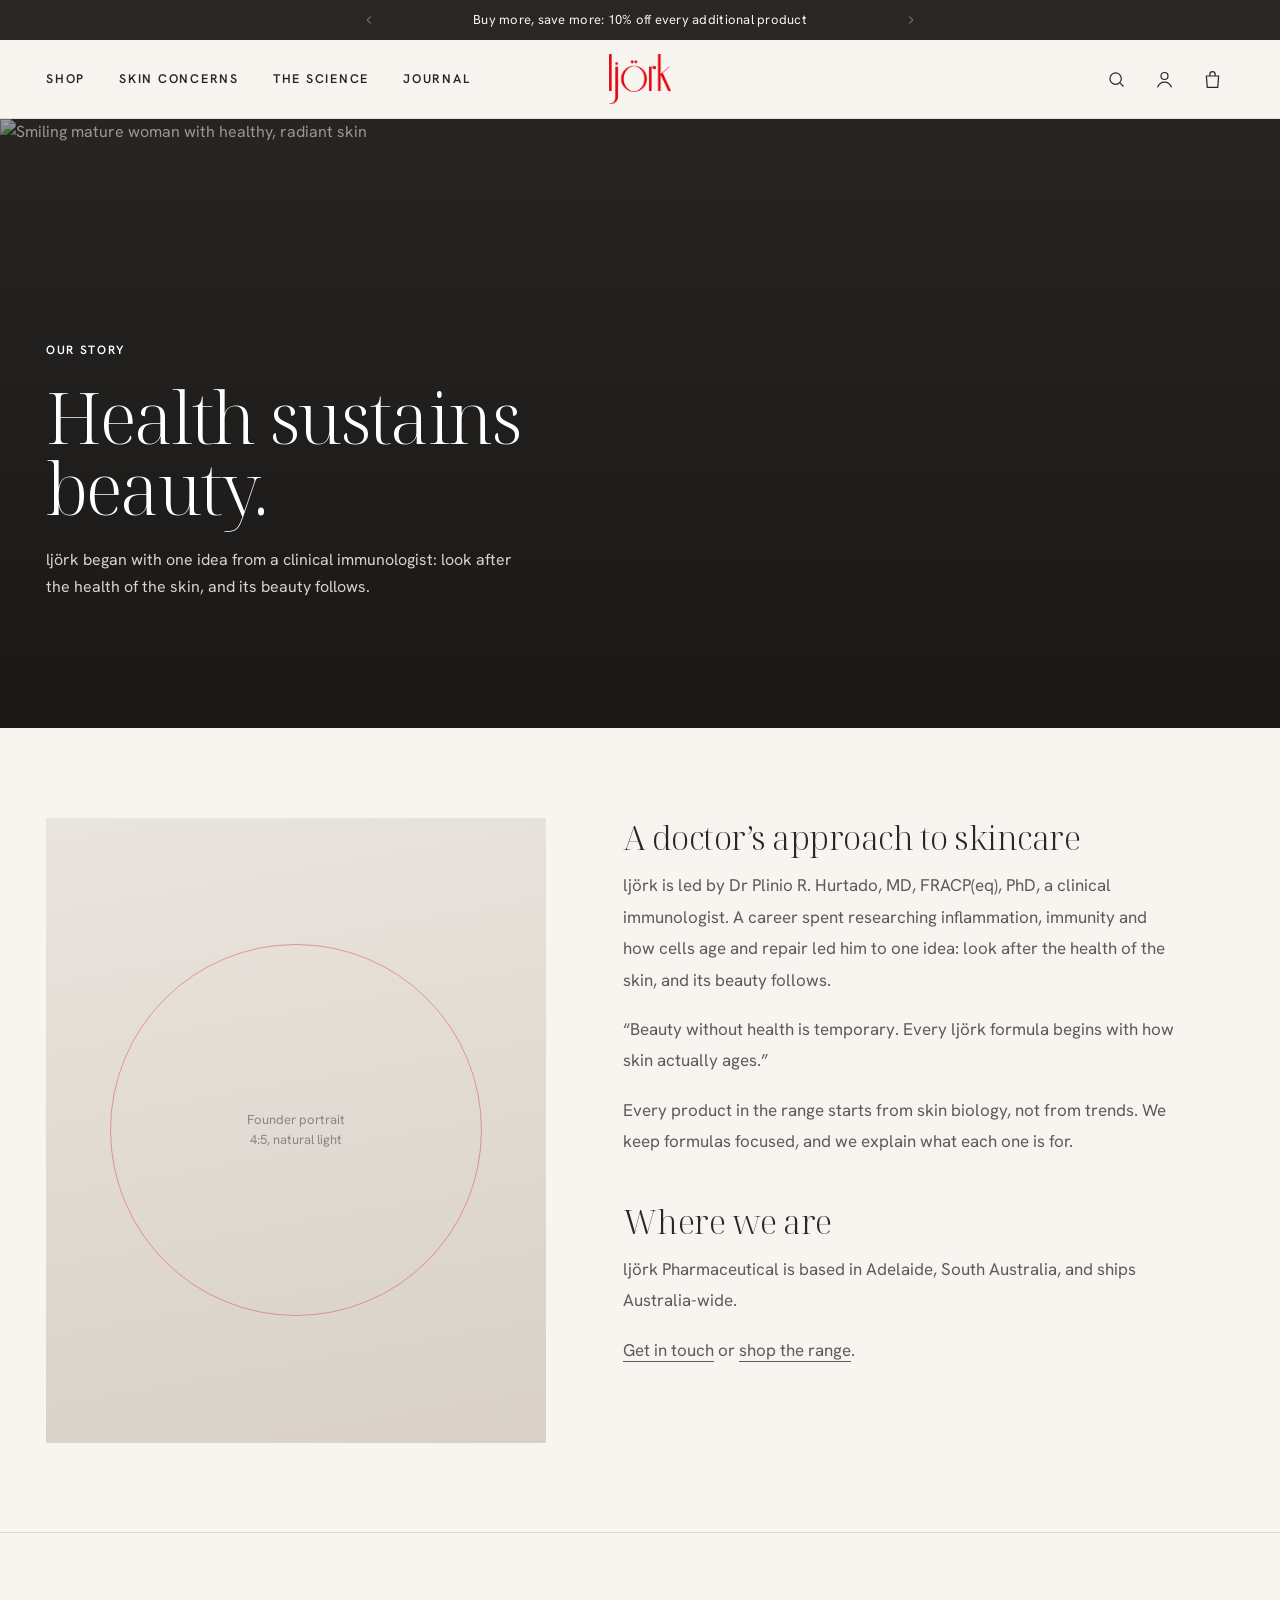
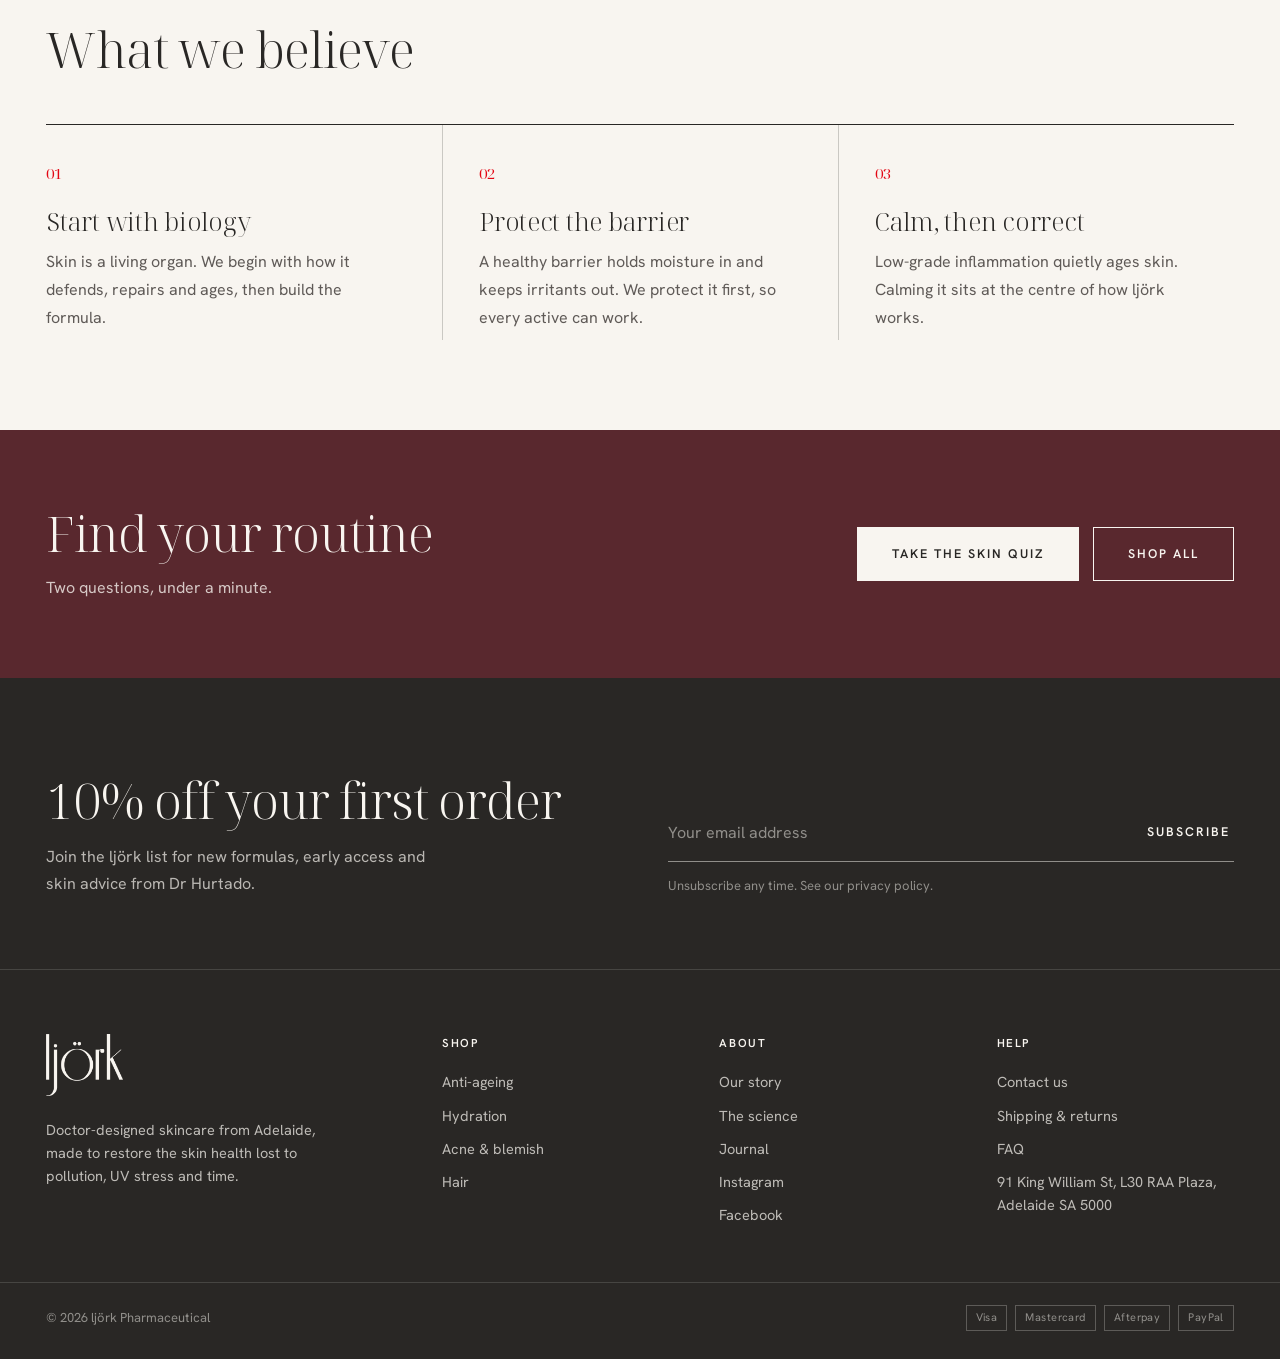
==== commit 2aebdba7: "Replace dummy products in pages" ====
--- a/about.html
+++ b/about.html
@@ -26,10 +26,10 @@
         <a href="shop.html" aria-haspopup="true">Shop</a>
         <div class="mega">
           <div class="wrap mega-in">
-            <div><h6>Collections</h6><ul><li><a href="shop.html?c=anti-ageing">Anti-ageing</a></li><li><a href="shop.html?c=hydration">Hydration</a></li><li><a href="shop.html?c=acne">Acne &amp; blemish</a></li><li><a href="shop.html?c=hair">Hair</a></li><li><a href="shop.html?c=sets">Sets &amp; duos</a></li></ul></div>
+            <div><h6>Collections</h6><ul><li><a href="shop.html?c=anti-ageing">Anti-ageing</a></li><li><a href="shop.html?c=hydration">Hydration</a></li><li><a href="shop.html?c=acne">Acne &amp; blemish</a></li><li><a href="shop.html?c=hair">Hair</a></li></ul></div>
             <div><h6>By concern</h6><ul><li><a href="shop.html?k=lines">Fine lines</a></li><li><a href="shop.html?k=eyes">Dark circles</a></li><li><a href="shop.html?k=dry">Dryness</a></li><li><a href="shop.html?k=breakouts">Breakouts</a></li><li><a href="shop.html?k=marks">Acne marks</a></li></ul></div>
             <div><h6>Bestsellers</h6><ul><li><a href="product.html?p=men">Moisturiser for Men</a></li><li><a href="product.html?p=q10">Q10 Facial Oil</a></li><li><a href="product.html?p=collagel">Collagel</a></li><li><a href="product.html?p=pepteyes">Pepteyes</a></li></ul></div>
-            <a class="mega-feat" href="product.html?p=duo"><div class="ph" style="background-image:url('https://images.squarespace-cdn.com/content/v1/5aaa54da7e3c3a3945339df2/59072c00-dde6-478d-a98f-91e84e65182b/Duo+with+shadow.jpg?format=500w')"></div><div><strong>The anti-ageing duo</strong><span>Collagel + Pepteyes<br>A$70.95, save A$79</span></div></a>
+            <a class="mega-feat" href="product.html?p=collagel"><div class="ph" style="background-image:url('https://cdn.jsdelivr.net/gh/itssali20/ijok@main/assets/p/collagel-1.webp')"></div><div><strong>Collagel</strong><span>Our signature anti-ageing gel<br>A$49.95, save 52%</span></div></a>
           </div>
         </div>
       </div>
@@ -82,7 +82,7 @@
 <footer>
   <div class="wrap foot-in">
     <div class="f-brand"><img src="[data-uri]" alt="ljörk"><p>Doctor-designed skincare from Adelaide, made to restore the skin health lost to pollution, UV stress and time.</p></div>
-    <div><h5>Shop</h5><ul><li><a href="shop.html?c=anti-ageing">Anti-ageing</a></li><li><a href="shop.html?c=hydration">Hydration</a></li><li><a href="shop.html?c=acne">Acne &amp; blemish</a></li><li><a href="shop.html?c=hair">Hair</a></li><li><a href="shop.html?c=sets">Sets &amp; duos</a></li></ul></div>
+    <div><h5>Shop</h5><ul><li><a href="shop.html?c=anti-ageing">Anti-ageing</a></li><li><a href="shop.html?c=hydration">Hydration</a></li><li><a href="shop.html?c=acne">Acne &amp; blemish</a></li><li><a href="shop.html?c=hair">Hair</a></li></ul></div>
     <div><h5>About</h5><ul><li><a href="about.html">Our story</a></li><li><a href="science.html">The science</a></li><li><a href="journal.html">Journal</a></li><li><a href="#">Instagram</a></li><li><a href="#">Facebook</a></li></ul></div>
     <div><h5>Help</h5><ul><li><a href="contact.html">Contact us</a></li><li><a href="shipping.html">Shipping &amp; returns</a></li><li><a href="faq.html">FAQ</a></li><li>91 King William St, L30 RAA Plaza, Adelaide SA 5000</li></ul></div>
   </div>
@@ -96,7 +96,7 @@
   <div class="search-panel"><div class="wrap">
     <div class="search-row"><svg width="26" height="26" viewBox="0 0 24 24" fill="none" stroke="currentColor" stroke-width="1.3"><circle cx="11" cy="11" r="6.5"/><path d="m20 20-4.2-4.2"/></svg><label for="sq" class="sr">Search</label><input id="sq" placeholder="Search products and articles"><button class="ulink" onclick="closeAll()">Close</button></div>
     <div class="search-res" id="sres" aria-live="polite"></div>
-    <div class="search-sugg"><span>Popular</span><a class="chip" href="product.html?p=collagel">Collagel</a><a class="chip" href="product.html?p=pepteyes">Eye cream</a><a class="chip" href="shop.html?k=marks">Acne scars</a><a class="chip" href="shop.html?k=dry">Dry skin</a><a class="chip" href="product.html?p=duo">Duo</a></div>
+    <div class="search-sugg"><span>Popular</span><a class="chip" href="product.html?p=collagel">Collagel</a><a class="chip" href="product.html?p=pepteyes">Eye cream</a><a class="chip" href="shop.html?k=marks">Acne scars</a><a class="chip" href="shop.html?k=dry">Dry skin</a><a class="chip" href="product.html?p=sanszit">SansZit</a></div>
   </div></div>
 </div>
 
--- a/assets/site.css
+++ b/assets/site.css
@@ -106,8 +106,10 @@
 .scene{position:relative;overflow:hidden;background:#D8D2CB}
 .ph{display:block;width:100%;height:100%;object-fit:cover}
 .scene .ph{position:absolute;inset:0;object-position:45% 30%;animation:settle 2.4s var(--ease) both}
+.scene video.ph{scale:1.14;transform-origin:50% 100%}
 @keyframes settle{from{transform:scale(1.06);opacity:.4}to{transform:none;opacity:1}}
-.scene-tag .th{width:56px;height:56px;flex:none;background:#F2EEEA url("https://images.squarespace-cdn.com/content/v1/5aaa54da7e3c3a3945339df2/59072c00-dde6-478d-a98f-91e84e65182b/Duo+with+shadow.jpg?format=300w") center/cover}
+.scene-tag .th{width:56px;height:56px;flex:none;background:var(--tile);position:relative}
+.scene-tag .th .pk{position:absolute;inset:6% 10%}
 .scene-tag .go{font-size:11.5px;font-weight:600;letter-spacing:.14em;text-transform:uppercase;border-bottom:1px solid;margin-left:8px}
 .scene .light{position:absolute;inset:-20%;background:repeating-linear-gradient(118deg,transparent 0 120px,rgba(120,86,60,.10) 120px 150px,transparent 150px 230px);filter:blur(22px);transform:translateX(6%)}
 .scene .ring{position:absolute;left:50%;top:47%;width:min(78%,560px);aspect-ratio:1;transform:translate(-50%,-50%)}
@@ -123,8 +125,6 @@
 .scene-tag a{display:flex;gap:14px;align-items:center;padding:12px 18px;margin-left:0;border-bottom:0;font-size:13px;font-weight:400;letter-spacing:0;text-transform:none}
 .scene-tag a + a{border-top:1px solid var(--line)}
 .scene-tag a:hover strong{color:var(--red)}
-.scene-tag .th-men{background:#59282E}
-.scene-tag .th-q10{background:#B58B55}
 .vid-toggle{position:absolute;right:20px;bottom:20px;width:44px;height:44px;border-radius:50%;background:rgba(255,255,255,.88);backdrop-filter:blur(6px);display:grid;place-items:center;color:var(--charcoal);z-index:2;transition:background .2s}
 .vid-toggle:hover{background:#fff}
 .vid-toggle[hidden]{display:none}
@@ -179,6 +179,16 @@
 .price s{display:block;text-align:right;color:var(--ink-3);font-weight:400;font-size:13px}
 .card-d{font-size:14px;color:var(--ink-2);line-height:1.5;max-width:34ch}
 .card-m{font-size:12.5px;color:var(--ink-3);margin-top:4px}
+/* Star ratings: outlined row underneath, filled row clipped to the average */
+.rstars{--star:#C98A2B;position:relative;display:inline-block;font-size:15px;line-height:0;flex:none}
+.rstars svg{width:1em;height:1em;flex:none}
+.st-bg,.st-fg{display:flex}
+.st-bg svg{fill:none;stroke:var(--star);stroke-width:1.4;stroke-linejoin:round}
+.st-fg{position:absolute;left:0;top:0;overflow:hidden}
+.st-fg svg{fill:var(--star);stroke:var(--star);stroke-width:1.4;stroke-linejoin:round}
+.rt{display:inline-flex;align-items:center;gap:8px;font-size:13px;color:var(--ink-2);margin:2px 0 4px}
+.rt i{font-style:normal;color:var(--ink-3)}
+.rt:hover span:last-child{color:var(--red)}
 .progress{height:1px;background:var(--line);margin-top:40px;position:relative}
 .progress i{position:absolute;left:0;top:-1px;height:3px;background:var(--charcoal);transition:left .4s var(--ease),width .4s}
 
